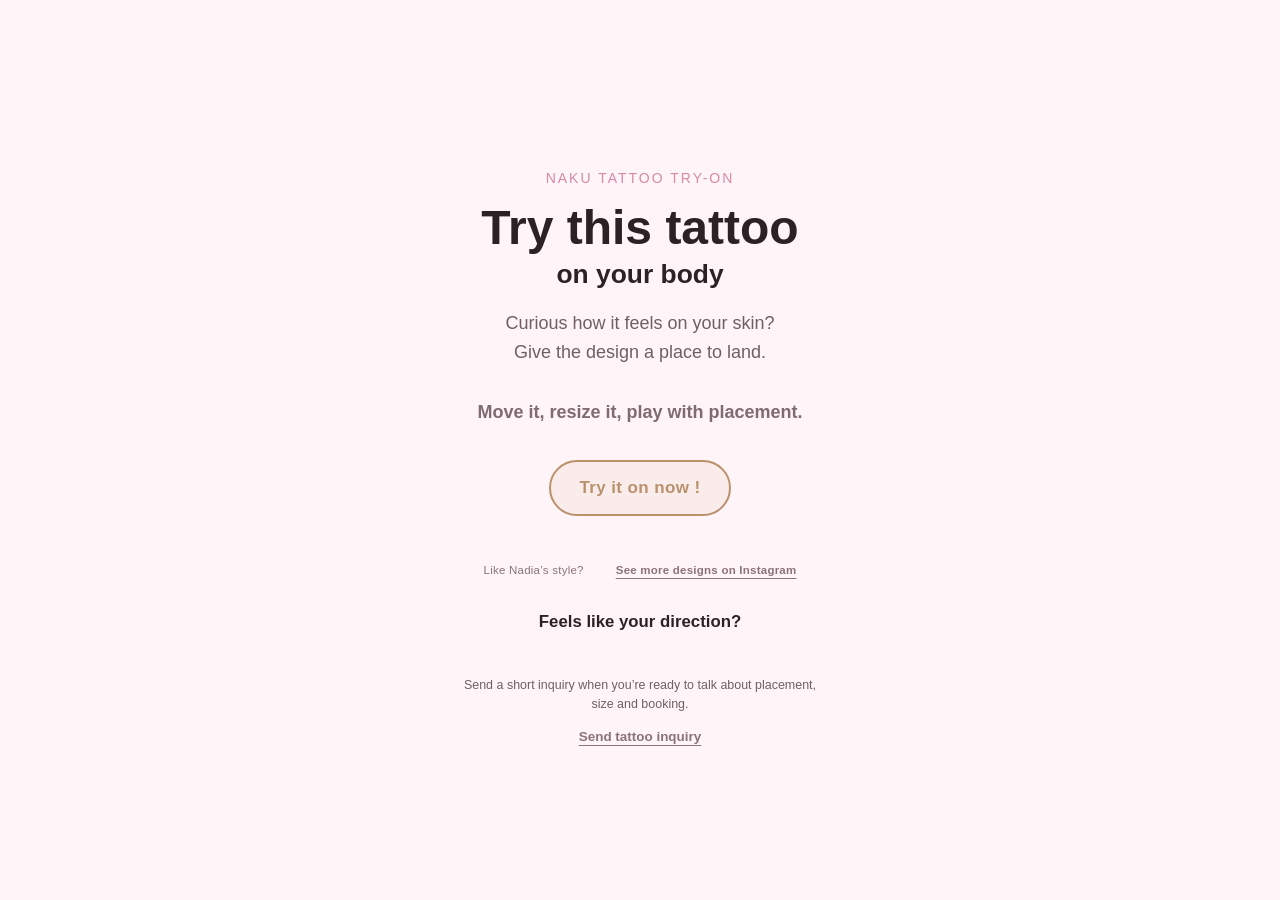
==== try-on/index.html @ a4838fdb "Add Meta custom events for Tattoo-AR tracking" ====
<!DOCTYPE html>
<html lang="en">
<head>
    <meta charset="UTF-8">
    <meta name="viewport" content="width=device-width, initial-scale=1.0">
    <title>Curious to see? tattoo preview by Naku Tattoo</title>
    <meta name="description" content="Try it on your skin — Naku Tattoo, move it with one finger and resize it by pinching.">

    <meta property="og:title" content="Curious to see?">
    <meta property="og:description" content="Try it on your skin — Naku Tattoo">
    
    <meta name="twitter:title" content="Curious to see?">
    <meta name="twitter:description" content="Try it on your skin — Naku Tattoo">   

    <link rel="stylesheet" href="../style.css?v=2">

    <!-- Meta Pixel Code -->
    <script>
        !function(f,b,e,v,n,t,s)
        {if(f.fbq)return;n=f.fbq=function(){n.callMethod?
        n.callMethod.apply(n,arguments):n.queue.push(arguments)};
        if(!f._fbq)f._fbq=n;n.push=n;n.loaded=!0;n.version='2.0';
        n.queue=[];t=b.createElement(e);t.async=!0;
        t.src=v;s=b.getElementsByTagName(e)[0];
        s.parentNode.insertBefore(t,s)}(window, document,'script',
        'https://connect.facebook.net/en_US/fbevents.js');

        fbq('init', '302069447693481');
        fbq('track', 'PageView');
        fbq('trackCustom', 'try_on_page_view');
    </script>

    <noscript>
        <img height="1" width="1" style="display:none"
             src="https://www.facebook.com/tr?id=302069447693481&ev=PageView&noscript=1"/>
    </noscript>
    <!-- End Meta Pixel Code -->
</head>
<body>

    <main>
        <section class="hero">
            <div class="hero-designs" aria-hidden="true">
                <img class="hero-design hero-design-one try-on-hero-design" src="../images/hero-designs/design-01.png" alt="">
            </div>
            
            <p class="eyebrow">Naku Tattoo Try-On</p>

            <h1>
                Try this tattoo
                <span>on your body</span>
            </h1>

           <p class="hero-text">
                Curious how it feels on your skin?<br>
                Give the design a place to land.
            </p>

            <p class="soft-invite">
                Move it, resize it, play with placement.
            </p>

            <a
                href="https://www.snapchat.com/unlock/?type=SNAPCODE&uuid=cbadf56a57204ad385023d612fa26981&metadata=01"
                class="cta-button"
                onclick="fbq('trackCustom', 'OpenARTryOnClick');"
            >
                Try it on now !
            </a>
        </section>

        <section class="booking-info">
            <p>
                <span class="booking-location">Like Nadia’s style?</span>
                <a href="https://www.instagram.com/naku.tattoo?igsh=MTQ2NW5iZW5iMDJiZQ==">
                    See more designs on Instagram
                </a>
            </p>
        </section>

        <section class="guest-spot">
            <h2>Feels like your direction?</h2>

            <p class="guest-spot-description">
                Send a short inquiry when you’re ready to talk about placement, size and booking.
            </p>

            <a
                href="https://naku-booking-system.onrender.com/inquiry/"
                class="guest-spot-link"
                onclick="fbq('trackCustom', 'TattooInquiryClick');"
            >
                Send tattoo inquiry
            </a>
        </section>

    </main>
</body>
</html>
---- style.css ----
* {
    box-sizing: border-box;
}

body {
    margin: 0;
    font-family: Arial, sans-serif;
    background: #fff4f7;
    color: #2b2226;
}

main {
    min-height: 100vh;
    display: flex;
    flex-direction: column;
    justify-content: center;
    align-items: center;
}

.hero {
    max-width: 560px;
    text-align: center;
    position: relative;
}

.hero-designs {
    position: absolute;
    inset: 0;
    overflow: visible;
    pointer-events: none;
    z-index: 0;
}

.hero-design {
    position: absolute;
    width: 150px;
    opacity: 0;
    filter: sepia(0.25);
    animation: design-appear 9.0s ease-in-out infinite;
}

.hero-design-one {
    top: -95px;
    right: -5px;
    animation-delay: -1.8s;
}

.hero-design-two {
    top: 42%;
    left: -35px;
    width: 165px;
    animation-delay: 0.5s;
}

.hero-design-three {
    bottom: -205px;
    right: 70px;
    width: 140px;
    animation-delay: 4.5s;
}

.hero > *:not(.hero-designs) {
    position: relative;
    z-index: 1;
}

@keyframes design-appear {
    0%, 18%, 100% {
        opacity: 0;
        transform: translateY(10px) scale(0.96);
    }

    24%, 58% {
        opacity: 0.22;
        transform: translateY(0) scale(1);
    }

    72% {
        opacity: 0;
        transform: translateY(-8px) scale(1.02);
    }
}

.eyebrow {
    margin-bottom: 16px;
    font-size: 14px;
    letter-spacing: 2px;
    text-transform: uppercase;
    color: #d58aa6;
}

h1 {
    margin: 0 0 20px 0;
    font-size: 48px;
    line-height: 1.1;
}

h1 span {
    display: block;
    margin-top: 6px;
    font-size: 0.55em;
    font-weight: 600;
}

.hero-text {
    margin: 0 0 32px 0;
    font-size: 18px;
    line-height: 1.6;
    color: #6f5f65;
}

.cta-button {
    margin-top: 34px;
    display: inline-block;
    padding: 16px 28px;
    border: 2px solid #b9916d;
    border-radius: 999px;
    color: #b9916d;
    background: rgba(199, 162, 124, 0.10);
    text-decoration: none;
    font-weight: 800;
    font-size: 17px;
    letter-spacing: 0.4px;
}

.cta-button:hover {
    background: rgba(199, 162, 124, 0.08);
    color: #9f7655;
    border-color: #9f7655;
}

.soft-invite {
    margin-bottom: 0;
    color: #7f6b72;
    font-size: 18px;
    line-height: 1.5;
    font-weight: 700;
}

.booking-info {
    margin-top: 48px;
    width: min(100%, 460px);
    text-align: center;
}

.booking-info p {
    margin: 0;
    font-size: 0.72rem;
    color: #8a737c;
    opacity: 1;
    letter-spacing: 0.02em;
    display: flex;
    justify-content: center;
    align-items: center;
    gap: 32px;
}

.booking-info a {
    color: #8a737c;
    font-weight: 600;
    text-decoration: underline;
    text-underline-offset: 4px;
    text-decoration-thickness: 1px;
}

.guest-spot {
    margin-top: 36px;
    text-align: center;
    display: flex;
    flex-direction: column;
    align-items: center;
    gap: 10px;
}

.guest-spot h2 {
    font-size: 1.05rem;
    line-height: 1.2;
    margin: 0;
}

.guest-spot p {
    margin: 0;
    color: #6f5f67;
}

.guest-spot-note {
    color: #9b8790;
    font-size: 0.62rem;
    font-weight: 500;
    letter-spacing: 0.02em;
    margin-bottom: 6px;
}

.guest-spot .guest-spot-description {
    max-width: 360px;
    margin-top: 34px;
    font-size: 0.78rem;
    line-height: 1.5;
    font-weight: 530;
}

.guest-spot-link {
    display: inline-block;
    margin-top: 6px;
    color: #8a737c;
    font-size: 0.84rem;
    line-height: 1.1;
    font-weight: 700;
    text-decoration: underline;
    text-underline-offset: 4px;
    text-decoration-thickness: 1px;
}


/* MOBILE VIEW — styles for phones and small screens */
@media (max-width: 768px) {
    main {
        justify-content: flex-start;
        padding-top: 58px;
    }

    .hero {
        min-height: auto;
        padding-top: 48px;
        padding-bottom: 32px;
    }

    .eyebrow {
        margin-bottom: 14px;
        font-size: 13px;
    }

    h1 {
        margin-bottom: 18px;
        font-size: 36px;
        line-height: 1.05;
    }

    .hero-text {
        margin-bottom: 28px;
        font-size: 17px;
        line-height: 1.55;
    }

    .cta-button {
        margin-top: 36px;
        width: 100%;
        max-width: 320px;
        padding: 12px 20px;
        font-size: 16px;
        text-align: center;
    }   

    .booking-info {
        margin-top: 0px;
        width: 100%;
        max-width: 320px;
    }

    .booking-location {
        font-weight: 600;
    }      
   .booking-info p {
        color: #9b8790;
        font-size: 0.66rem;
        display: flex;
        justify-content: center;
        align-items: center;
        gap: 28px;
    }

    .booking-info a {
        color: inherit;
        text-decoration: underline;
        text-underline-offset: 4px;
        text-decoration-thickness: 1px;
    }

    .guest-spot {
        margin-top: 30px;
        text-align: center;
        gap: 6px;
    }

    .guest-spot h2 {
        font-size: 0.86rem;
        line-height: 1.2;
        margin-bottom: 6px;
    }

    .guest-spot .guest-spot-description {
        margin-top: 24px;
    }

    .guest-spot p {
        max-width: 240px;
        margin: 0 auto 8px;
        font-size: 0.64rem;
        line-height: 1.45;
    }

    .guest-spot-link {
        color: #8a737c;
        font-size: 0.68rem;
        text-decoration: underline;
        text-underline-offset: 4px;
        text-decoration-thickness: 1px;
    }
}

.try-on-design-boost {
    display: block;
    width: 76px;
    max-width: 22vw;
    margin: 8px auto 6px;
    opacity: 0.9;
}

.try-on-hero-design {
    top: -45px;
    right: 18px;
}
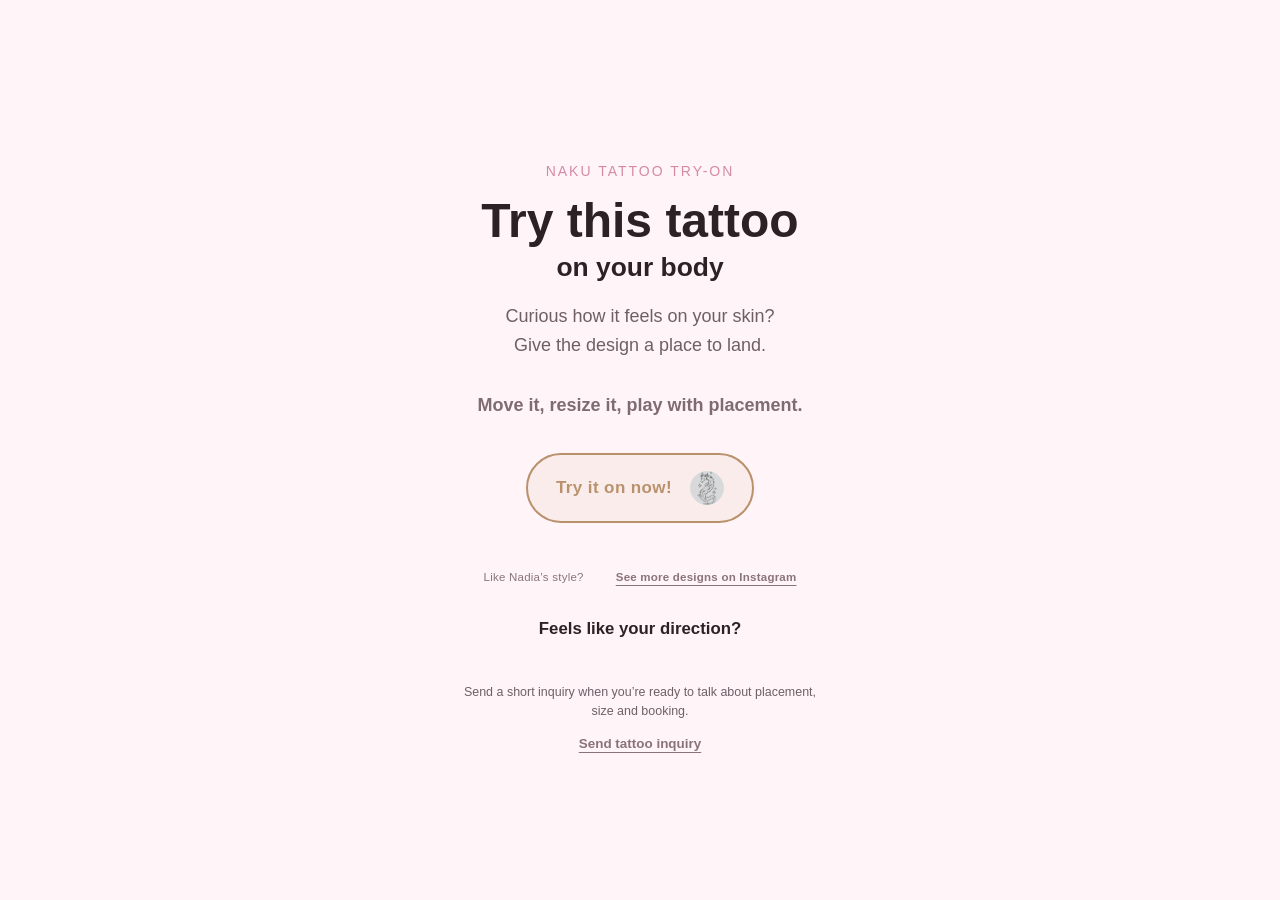
==== commit b518cdf3: "Add dragon icon to try-on CTA" ====
--- a/try-on/index.html
+++ b/try-on/index.html
@@ -28,6 +28,7 @@
         fbq('init', '302069447693481');
         fbq('track', 'PageView');
         fbq('trackCustom', 'try_on_page_view');
+
     </script>
 
     <noscript>
@@ -65,14 +66,24 @@
                 class="cta-button"
                 onclick="fbq('trackCustom', 'OpenARTryOnClick');"
             >
-                Try it on now !
+                <span>Try it on now!</span>
+                <span class="cta-lens-icon-wrap">
+                    <img
+                        src="snapcode.png"
+                        alt=""
+                        class="cta-lens-icon"
+                    >
+                </span>
             </a>
+
         </section>
 
         <section class="booking-info">
             <p>
                 <span class="booking-location">Like Nadia’s style?</span>
-                <a href="https://www.instagram.com/naku.tattoo?igsh=MTQ2NW5iZW5iMDJiZQ==">
+                <a href="https://www.instagram.com/naku.tattoo?igsh=MTQ2NW5iZW5iMDJiZQ=="
+                    onclick="fbq('trackCustom', 'InstagramPortfolioClick');"
+                >
                     See more designs on Instagram
                 </a>
             </p>
--- a/style.css
+++ b/style.css
@@ -111,7 +111,10 @@
 
 .cta-button {
     margin-top: 34px;
-    display: inline-block;
+    display: inline-flex;
+    align-items: center;
+    justify-content: center;
+    gap: 18px;
     padding: 16px 28px;
     border: 2px solid #b9916d;
     border-radius: 999px;
@@ -121,6 +124,24 @@
     font-weight: 800;
     font-size: 17px;
     letter-spacing: 0.4px;
+}
+
+.cta-lens-icon-wrap {
+    width: 34px;
+    height: 34px;
+    border-radius: 50%;
+    overflow: hidden;
+    background: #ffffff;
+    flex-shrink: 0;
+    display: inline-flex;
+    align-items: center;
+    justify-content: center;
+}
+
+.cta-lens-icon {
+    width: 78px;
+    height: 78px;
+    object-fit: contain;
 }
 
 .cta-button:hover {
@@ -249,6 +270,9 @@
         padding: 12px 20px;
         font-size: 16px;
         text-align: center;
+        display: inline-flex;
+        align-items: center;
+        justify-content: center;
     }   
 
     .booking-info {
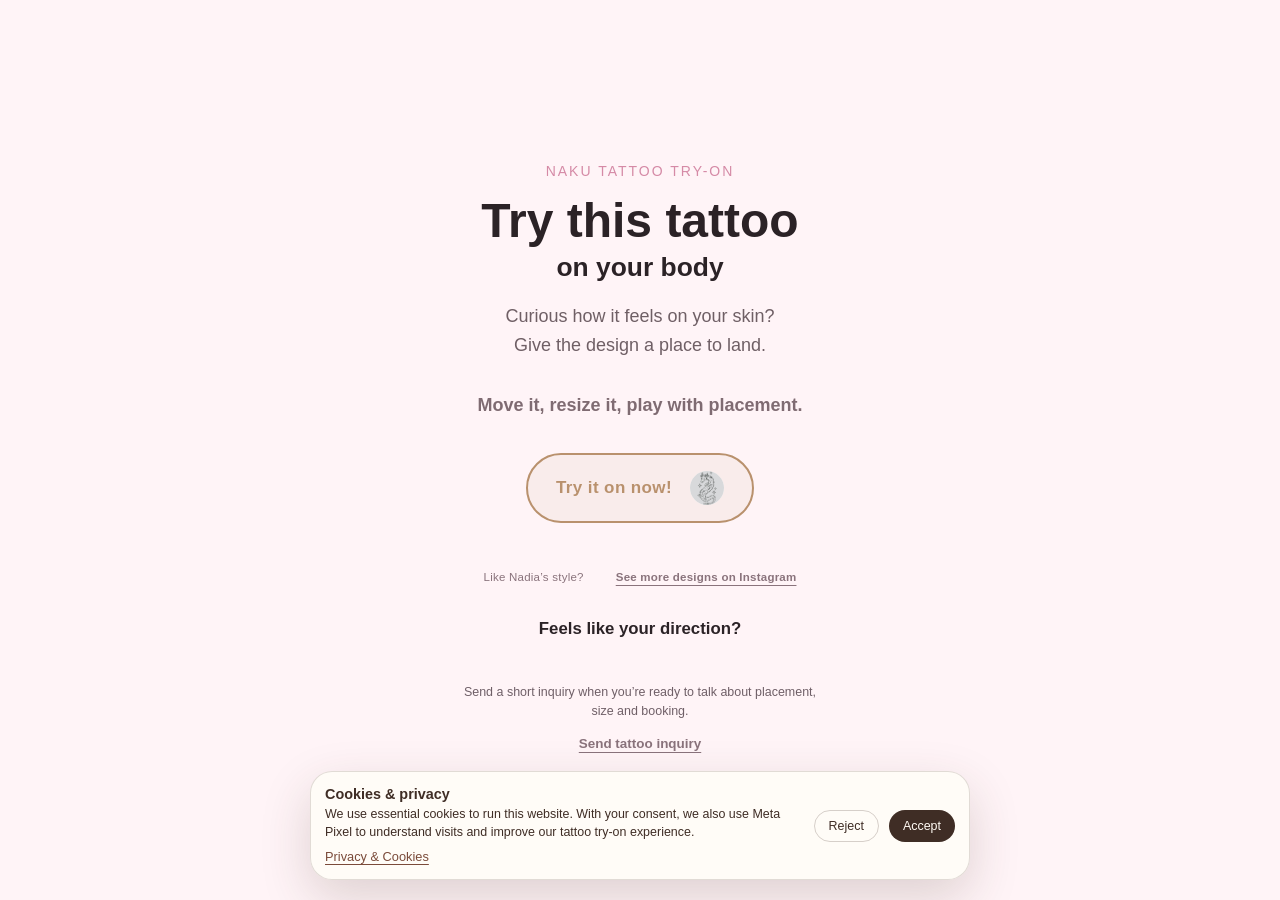
==== commit 96efd8d9: "Add cookie consent and try-on privacy note" ====
--- a/try-on/index.html
+++ b/try-on/index.html
@@ -12,30 +12,9 @@
     <meta name="twitter:title" content="Curious to see?">
     <meta name="twitter:description" content="Try it on your skin — Naku Tattoo">   
 
-    <link rel="stylesheet" href="../style.css?v=2">
+    <link rel="stylesheet" href="../style.css?v=92">
 
-    <!-- Meta Pixel Code -->
-    <script>
-        !function(f,b,e,v,n,t,s)
-        {if(f.fbq)return;n=f.fbq=function(){n.callMethod?
-        n.callMethod.apply(n,arguments):n.queue.push(arguments)};
-        if(!f._fbq)f._fbq=n;n.push=n;n.loaded=!0;n.version='2.0';
-        n.queue=[];t=b.createElement(e);t.async=!0;
-        t.src=v;s=b.getElementsByTagName(e)[0];
-        s.parentNode.insertBefore(t,s)}(window, document,'script',
-        'https://connect.facebook.net/en_US/fbevents.js');
-
-        fbq('init', '302069447693481');
-        fbq('track', 'PageView');
-        fbq('trackCustom', 'try_on_page_view');
-
-    </script>
-
-    <noscript>
-        <img height="1" width="1" style="display:none"
-             src="https://www.facebook.com/tr?id=302069447693481&ev=PageView&noscript=1"/>
-    </noscript>
-    <!-- End Meta Pixel Code -->
+    <script src="../cookies.js"></script>
 </head>
 <body>
 
@@ -62,9 +41,9 @@
             </p>
 
             <a
-                href="https://www.snapchat.com/unlock/?type=SNAPCODE&uuid=cbadf56a57204ad385023d612fa26981&metadata=01"
+                href="manual.html"
                 class="cta-button"
-                onclick="fbq('trackCustom', 'OpenARTryOnClick');"
+                onclick="trackNakuEvent('OpenARTryOnClick');"
             >
                 <span>Try it on now!</span>
                 <span class="cta-lens-icon-wrap">
@@ -82,7 +61,7 @@
             <p>
                 <span class="booking-location">Like Nadia’s style?</span>
                 <a href="https://www.instagram.com/naku.tattoo?igsh=MTQ2NW5iZW5iMDJiZQ=="
-                    onclick="fbq('trackCustom', 'InstagramPortfolioClick');"
+                    onclick="trackNakuEvent('InstagramPortfolioClick');"
                 >
                     See more designs on Instagram
                 </a>
@@ -99,7 +78,7 @@
             <a
                 href="https://naku-booking-system.onrender.com/inquiry/"
                 class="guest-spot-link"
-                onclick="fbq('trackCustom', 'TattooInquiryClick');"
+               onclick="trackNakuEvent('TattooInquiryClick');"
             >
                 Send tattoo inquiry
             </a>
--- a/style.css
+++ b/style.css
@@ -343,4 +343,243 @@
 .try-on-hero-design {
     top: -45px;
     right: 18px;
+}
+
+/* Manual browser tattoo try-on prototype */
+
+.manual-try-on-page {
+    background: #fff4f7;
+}
+
+.manual-try-on-main {
+    min-height: 100vh;
+    padding: 32px 18px;
+    justify-content: flex-start;
+    gap: 28px;
+}
+
+.manual-try-on-intro {
+    max-width: 520px;
+    text-align: center;
+}
+
+.manual-camera-section {
+    width: 100%;
+    display: flex;
+    flex-direction: column;
+    align-items: center;
+    justify-content: center;
+}
+
+.camera-frame {
+    position: relative;
+    width: min(100%, 420px);
+    aspect-ratio: 3 / 4;
+    overflow: hidden;
+    border-radius: 28px;
+    background: #2b2226;
+    box-shadow: 0 18px 40px rgba(43, 34, 38, 0.18);
+}
+
+#camera-video {
+    width: 100%;
+    height: 100%;
+    object-fit: cover;
+}
+
+#tattoo-overlay {
+    position: absolute;
+    top: 45%;
+    left: 50%;
+    width: 120px;
+    transform: translate(-50%, -50%);
+    touch-action: none;
+    cursor: grab;
+    opacity: 0.92;
+}
+
+.camera-status {
+    margin-top: 14px;
+    color: #8a737c;
+    font-size: 0.85rem;
+    font-weight: 600;
+}
+
+@media (max-width: 768px) {
+    .manual-try-on-main {
+        min-height: 100svh;
+        padding: 18px 14px 90px;
+        gap: 16px;
+    }
+
+    .manual-try-on-intro .eyebrow {
+        font-size: 0.68rem;
+        margin-bottom: 8px;
+    }
+
+    .manual-try-on-intro h1 {
+        font-size: 2rem;
+        margin-bottom: 10px;
+    }
+
+    .manual-try-on-intro h1 span {
+        font-size: 0.55em;
+        margin-top: 2px;
+    }
+
+    .manual-try-on-intro .hero-text {
+        font-size: 0.95rem;
+        line-height: 1.35;
+        margin-bottom: 18px;
+    }
+
+    .manual-try-on-intro .cta-button {
+        margin-top: 14px;
+        padding: 12px 20px;
+    }
+
+    .camera-status {
+        margin-top: 10px;
+        font-size: 0.78rem;
+    }
+
+    .camera-frame {
+        width: min(100%, 360px);
+        aspect-ratio: 4 / 5;
+        border-radius: 24px;
+    }
+}
+
+.manual-try-on-hint {
+    margin: 0 0 12px;
+    color: #8a737c;
+    font-size: 0.78rem;
+    line-height: 1.4;
+    font-weight: 600;
+    text-align: center;
+}
+
+/* Cookie banner */
+
+.cookie-banner {
+    position: fixed;
+    left: 20px;
+    right: 20px;
+    bottom: 20px;
+    z-index: 9999;
+    max-width: 660px;
+    margin: 0 auto;
+    padding: 14px;
+    background: rgba(255, 252, 247, 0.96);
+    border: 1px solid rgba(70, 49, 38, 0.16);
+    border-radius: 22px;
+    box-shadow: 0 18px 50px rgba(70, 49, 38, 0.18);
+    display: flex;
+    gap: 14px;
+    align-items: center;
+    justify-content: space-between;
+    backdrop-filter: blur(12px);
+}
+
+.cookie-banner-text {
+    color: #3f2d25;
+}
+
+.cookie-banner-text strong {
+    display: block;
+    margin-bottom: 4px;
+    font-size: 0.9rem;
+}
+
+.cookie-banner-text p {
+    margin: 0 0 6px;
+    font-size: 0.78rem;
+    line-height: 1.4;
+}
+
+.cookie-banner-text a {
+    color: #7b4b3a;
+    font-size: 0.8rem;
+    text-decoration: underline;
+    text-underline-offset: 3px;
+}
+
+.cookie-banner-actions {
+    display: flex;
+    gap: 10px;
+    flex-shrink: 0;
+}
+
+.cookie-button {
+    border: none;
+    border-radius: 999px;
+    padding: 8px 14px;
+    font-size: 0.78rem;
+    cursor: pointer;
+    white-space: nowrap;
+}
+
+.cookie-button.primary {
+    background: #3f2d25;
+    color: #fffaf4;
+}
+
+.cookie-button.secondary {
+    background: transparent;
+    color: #3f2d25;
+    border: 1px solid rgba(70, 49, 38, 0.22);
+}
+
+@media (max-width: 640px) {
+    .cookie-banner {
+        left: 8px;
+        right: 8px;
+        bottom: 8px;
+        padding: 6px 8px;
+        border-radius: 14px;
+        flex-direction: column;
+        align-items: stretch;
+        gap: 5px;
+        max-width: none;
+    }
+
+    .cookie-banner-text strong {
+        font-size: 0.66rem;
+        margin-bottom: 1px;
+    }
+
+    .cookie-banner-text p {
+        font-size: 0.56rem;
+        line-height: 1.18;
+        margin: 0 0 3px;
+    }
+
+    .cookie-banner-text a {
+        font-size: 0.56rem;
+        line-height: 1;
+    }
+
+    .cookie-banner-actions {
+        display: flex;
+        flex-direction: row;
+        width: 100%;
+        gap: 6px;
+    }
+
+    .cookie-button {
+        width: 100%;
+        padding: 5px 8px;
+        font-size: 0.62rem;
+        line-height: 1.1;
+    }
+}
+
+/* Try-on privacy note */
+
+.privacy-note {
+    max-width: 360px;
+    margin: 8px auto 14px;
+    font-size: 0.68rem;
+    line-height: 1.35;
+    color: rgba(63, 45, 37, 0.58);
 }
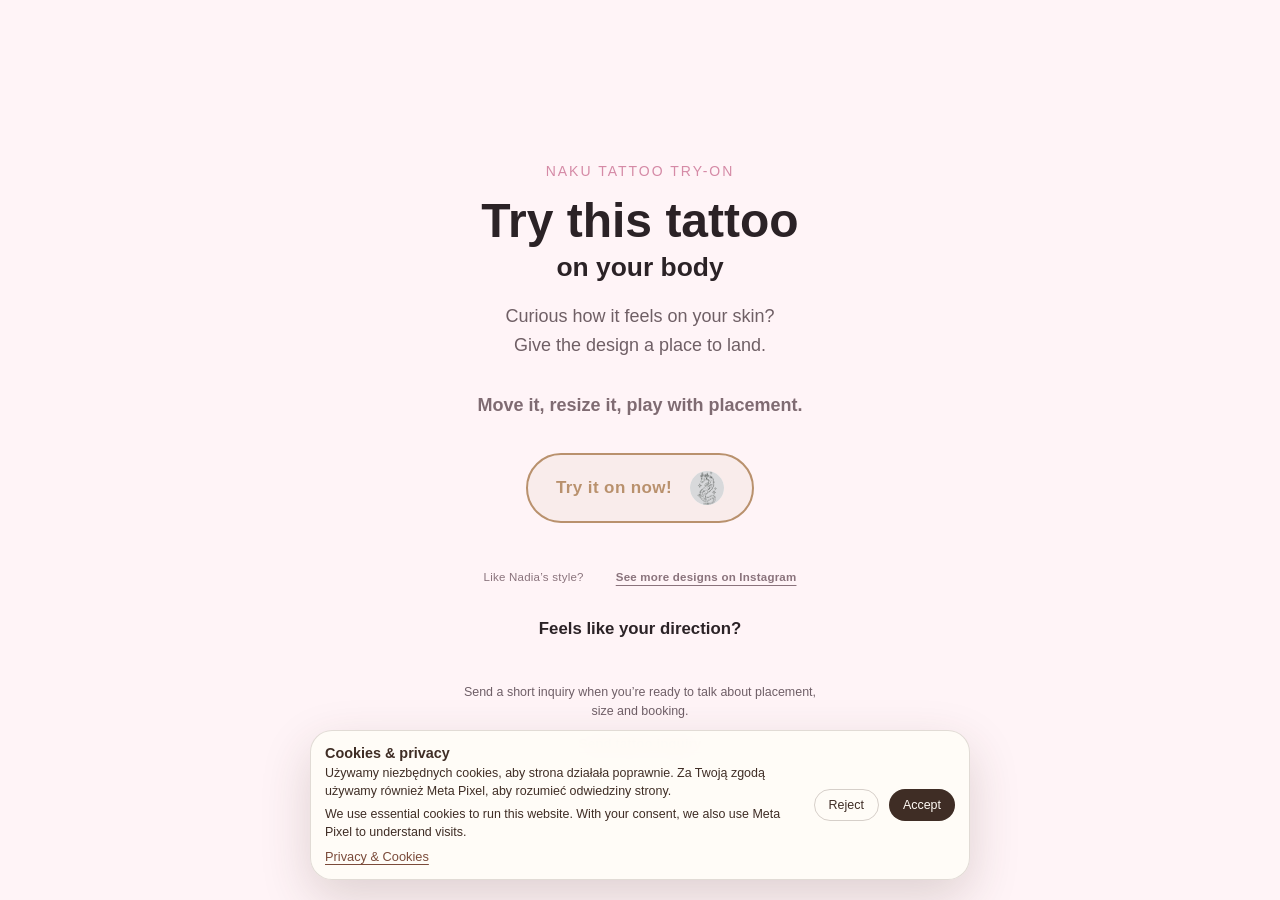
==== commit 13ce0980: "Use branded booking domain for inquiry flow" ====
--- a/try-on/index.html
+++ b/try-on/index.html
@@ -76,7 +76,7 @@
             </p>
 
             <a
-                href="https://naku-booking-system.onrender.com/inquiry/"
+                href="https://booking.nakutattoo.com/inquiry/"
                 class="guest-spot-link"
                onclick="trackNakuEvent('TattooInquiryClick');"
             >
@@ -86,4 +86,4 @@
 
     </main>
 </body>
-</html>+</html>
--- a/style.css
+++ b/style.css
@@ -582,4 +582,96 @@
     font-size: 0.68rem;
     line-height: 1.35;
     color: rgba(63, 45, 37, 0.58);
+}
+
+/* Privacy page */
+
+.privacy-page {
+    min-height: 100vh;
+    padding: 40px 18px;
+    background: #fffaf4;
+    color: #3f2d25;
+}
+
+.privacy-card {
+    max-width: 760px;
+    margin: 0 auto;
+    padding: 36px;
+    background: rgba(255, 255, 255, 0.74);
+    border: 1px solid rgba(70, 49, 38, 0.12);
+    border-radius: 28px;
+    box-shadow: 0 18px 50px rgba(70, 49, 38, 0.08);
+}
+
+.privacy-card h1 {
+    margin: 18px 0 8px;
+    font-size: clamp(2rem, 5vw, 3.4rem);
+    line-height: 1;
+}
+
+.privacy-card h2 {
+    margin: 30px 0 10px;
+    font-size: 1.15rem;
+}
+
+.privacy-card p {
+    margin: 0 0 14px;
+    font-size: 0.96rem;
+    line-height: 1.65;
+}
+
+.privacy-updated {
+    color: rgba(63, 45, 37, 0.62);
+    font-size: 0.82rem;
+}
+
+.back-link {
+    display: inline-block;
+    color: #7b4b3a;
+    text-decoration: underline;
+    text-underline-offset: 5px;
+    text-decoration-thickness: 1px;
+    font-size: 0.9rem;
+    margin-top: 14px;
+    margin-bottom: 8px;
+}
+
+.back-link:hover {
+    text-decoration: underline;
+}
+
+@media (max-width: 640px) {
+    .privacy-page {
+        padding: 12px 8px;
+    }
+
+    .privacy-card {
+        padding: 16px 14px;
+        border-radius: 18px;
+    }
+
+    .privacy-card h1 {
+        font-size: 1.35rem;
+        line-height: 1.05;
+        margin: 10px 0 5px;
+    }
+
+    .privacy-card h2 {
+        font-size: 0.76rem;
+        margin: 15px 0 5px;
+    }
+
+    .privacy-card p {
+        font-size: 0.6rem;
+        line-height: 1.38;
+        margin-bottom: 7px;
+    }
+
+    .privacy-updated {
+        font-size: 0.56rem;
+    }
+
+    .back-link {
+        font-size: 0.6rem;
+    }
 }
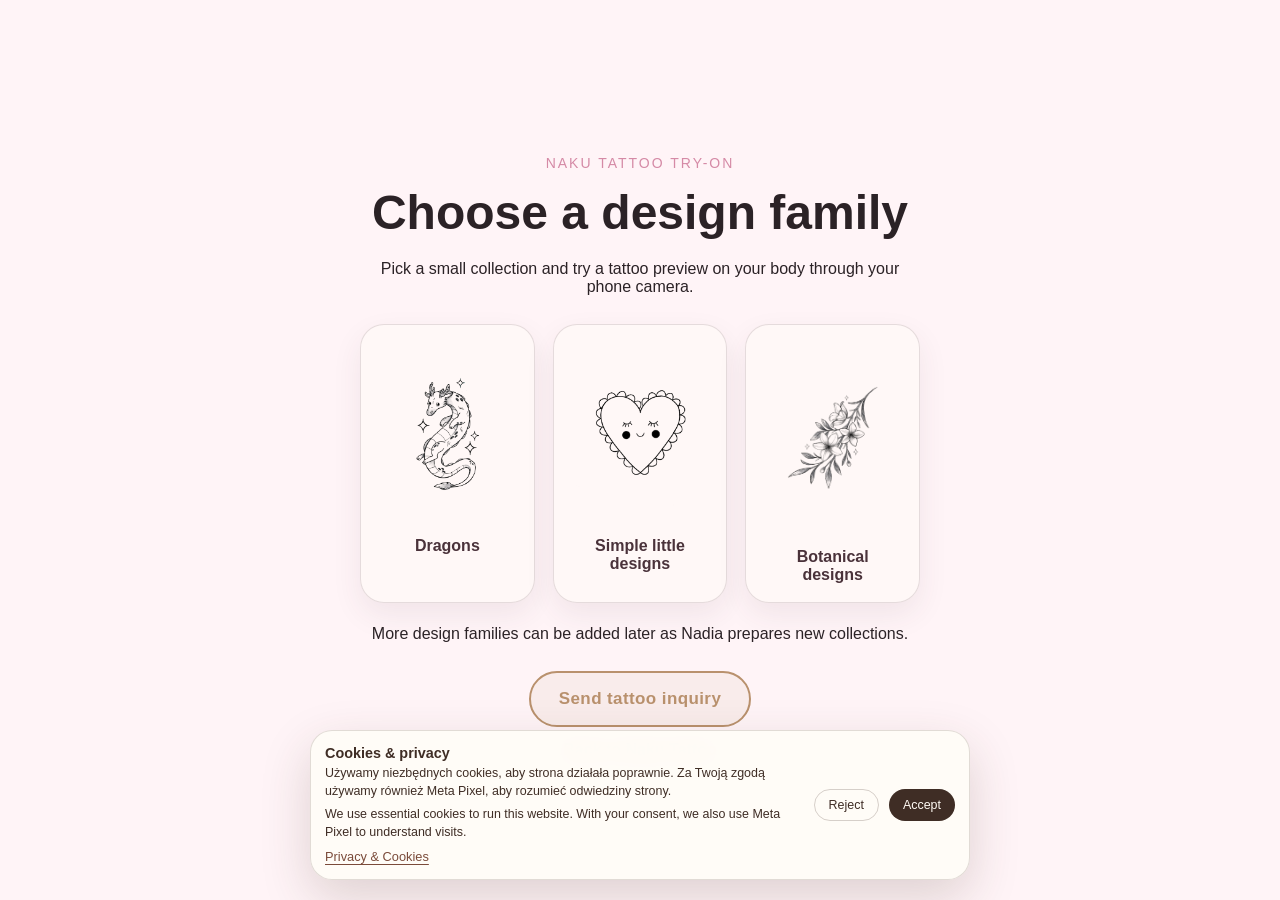
==== commit 92683e92: "Add try-on collection hub and botanical family" ====
--- a/try-on/index.html
+++ b/try-on/index.html
@@ -1,89 +1,68 @@
-<!DOCTYPE html>
+﻿<!DOCTYPE html>
 <html lang="en">
 <head>
     <meta charset="UTF-8">
     <meta name="viewport" content="width=device-width, initial-scale=1.0">
-    <title>Curious to see? tattoo preview by Naku Tattoo</title>
-    <meta name="description" content="Try it on your skin — Naku Tattoo, move it with one finger and resize it by pinching.">
+    <title>Tattoo try-on — Naku Tattoo</title>
+    <meta name="description" content="Choose a Naku Tattoo design family and try a tattoo preview on your body.">
 
-    <meta property="og:title" content="Curious to see?">
-    <meta property="og:description" content="Try it on your skin — Naku Tattoo">
+    <meta property="og:title" content="Tattoo try-on — Naku Tattoo">
+    <meta property="og:description" content="Choose a design family and see how it feels on your skin.">
     
-    <meta name="twitter:title" content="Curious to see?">
-    <meta name="twitter:description" content="Try it on your skin — Naku Tattoo">   
+    <meta name="twitter:title" content="Tattoo try-on — Naku Tattoo">
+    <meta name="twitter:description" content="Choose a design family and see how it feels on your skin.">   
 
-    <link rel="stylesheet" href="../style.css?v=92">
-
+    <link rel="stylesheet" href="../style.css?v=93">
     <script src="../cookies.js"></script>
 </head>
 <body>
-
-    <main>
-        <section class="hero">
-            <div class="hero-designs" aria-hidden="true">
-                <img class="hero-design hero-design-one try-on-hero-design" src="../images/hero-designs/design-01.png" alt="">
-            </div>
-            
+    <main class="page-shell">
+        <section class="hero try-on-hero dragon-select-hero">
             <p class="eyebrow">Naku Tattoo Try-On</p>
 
             <h1>
-                Try this tattoo
-                <span>on your body</span>
+                Choose a design family
             </h1>
 
-           <p class="hero-text">
-                Curious how it feels on your skin?<br>
-                Give the design a place to land.
+            <p>
+                Pick a small collection and try a tattoo preview on your body through your phone camera.
             </p>
 
-            <p class="soft-invite">
-                Move it, resize it, play with placement.
+            <div class="dragon-grid">
+                <a class="dragon-card" href="dragons.html" onclick="trackNakuEvent('TryOnHubDragonsClick');">
+                    <img src="../images/dragons/dragon-01.png" alt="Dragon tattoo designs">
+                    <span>Dragons</span>
+                </a>
+
+                <a class="dragon-card" href="simple.html" onclick="trackNakuEvent('TryOnHubSimpleClick');">
+                    <img src="../images/simple/simple-01.png" alt="Simple tattoo designs">
+                    <span>Simple little designs</span>
+                </a>
+
+                <a class="dragon-card" href="botanical.html" onclick="trackNakuEvent('TryOnHubBotanicalClick');">
+                    <img src="../images/botanical/botanical-01.png" alt="Botanical tattoo designs">
+                    <span>Botanical designs</span>
+                </a>
+            </div>
+
+            <p class="guest-spot-description">
+                More design families can be added later as Nadia prepares new collections.
             </p>
 
-            <a
-                href="manual.html"
-                class="cta-button"
-                onclick="trackNakuEvent('OpenARTryOnClick');"
-            >
-                <span>Try it on now!</span>
-                <span class="cta-lens-icon-wrap">
-                    <img
-                        src="snapcode.png"
-                        alt=""
-                        class="cta-lens-icon"
-                    >
-                </span>
-            </a>
+            <div class="dragon-actions">
+                <a href="https://booking.nakutattoo.com/inquiry/" class="cta-button" onclick="trackNakuEvent('TryOnHubInquiryClick');">
+                    Send tattoo inquiry
+                </a>
 
+                <a href="../index.html" class="secondary-link">
+                    Back to Naku Tattoo
+                </a>
+            </div>
         </section>
+    </main>
 
-        <section class="booking-info">
-            <p>
-                <span class="booking-location">Like Nadia’s style?</span>
-                <a href="https://www.instagram.com/naku.tattoo?igsh=MTQ2NW5iZW5iMDJiZQ=="
-                    onclick="trackNakuEvent('InstagramPortfolioClick');"
-                >
-                    See more designs on Instagram
-                </a>
-            </p>
-        </section>
-
-        <section class="guest-spot">
-            <h2>Feels like your direction?</h2>
-
-            <p class="guest-spot-description">
-                Send a short inquiry when you’re ready to talk about placement, size and booking.
-            </p>
-
-            <a
-                href="https://booking.nakutattoo.com/inquiry/"
-                class="guest-spot-link"
-               onclick="trackNakuEvent('TattooInquiryClick');"
-            >
-                Send tattoo inquiry
-            </a>
-        </section>
-
-    </main>
+    <script>
+        trackNakuEvent("TryOnHubPageView");
+    </script>
 </body>
 </html>
--- a/style.css
+++ b/style.css
@@ -185,12 +185,12 @@
 }
 
 .guest-spot {
-    margin-top: 36px;
+    margin-top: 10px;
     text-align: center;
     display: flex;
     flex-direction: column;
     align-items: center;
-    gap: 10px;
+    gap: 8px;
 }
 
 .guest-spot h2 {
@@ -214,10 +214,14 @@
 
 .guest-spot .guest-spot-description {
     max-width: 360px;
-    margin-top: 34px;
+    margin-top: 8px;
     font-size: 0.78rem;
     line-height: 1.5;
     font-weight: 530;
+}
+
+.manual-try-on-page .guest-spot .cta-button {
+    margin-top: 8px;
 }
 
 .guest-spot-link {
@@ -301,7 +305,7 @@
     }
 
     .guest-spot {
-        margin-top: 30px;
+        margin-top: 8px;
         text-align: center;
         gap: 6px;
     }
@@ -313,7 +317,7 @@
     }
 
     .guest-spot .guest-spot-description {
-        margin-top: 24px;
+        margin-top: 8px;
     }
 
     .guest-spot p {
@@ -396,6 +400,7 @@
     touch-action: none;
     cursor: grab;
     opacity: 0.92;
+    mix-blend-mode: multiply;
 }
 
 .camera-status {
@@ -405,11 +410,25 @@
     font-weight: 600;
 }
 
+.camera-active .manual-try-on-intro {
+    display: none;
+}
+
+.camera-active .manual-try-on-main {
+    padding-top: 10px;
+    gap: 10px;
+}
+
+.camera-active .manual-try-on-hint {
+    margin-top: 0;
+    margin-bottom: 8px;
+}
+
 @media (max-width: 768px) {
     .manual-try-on-main {
         min-height: 100svh;
-        padding: 18px 14px 90px;
-        gap: 16px;
+        padding: 10px 14px 80px;
+        gap: 10px;
     }
 
     .manual-try-on-intro .eyebrow {
@@ -418,8 +437,8 @@
     }
 
     .manual-try-on-intro h1 {
-        font-size: 2rem;
-        margin-bottom: 10px;
+        font-size: 1.65rem;
+        margin-bottom: 6px;
     }
 
     .manual-try-on-intro h1 span {
@@ -428,14 +447,14 @@
     }
 
     .manual-try-on-intro .hero-text {
-        font-size: 0.95rem;
-        line-height: 1.35;
-        margin-bottom: 18px;
+        font-size: 0.85rem;
+        line-height: 1.25;
+        margin-bottom: 10px;
     }
 
     .manual-try-on-intro .cta-button {
-        margin-top: 14px;
-        padding: 12px 20px;
+        margin-top: 8px;
+        padding: 11px 20px;
     }
 
     .camera-status {
@@ -443,19 +462,19 @@
         font-size: 0.78rem;
     }
 
-    .camera-frame {
-        width: min(100%, 360px);
-        aspect-ratio: 4 / 5;
+        .camera-frame {
+        width: min(100%, 340px);
+        aspect-ratio: 1 / 1;
         border-radius: 24px;
     }
 }
 
 .manual-try-on-hint {
-    margin: 0 0 12px;
-    color: #8a737c;
-    font-size: 0.78rem;
-    line-height: 1.4;
-    font-weight: 600;
+    margin: 0 0 10px;
+    color: #4a323a;
+    font-size: 0.88rem;
+    line-height: 1.35;
+    font-weight: 800;
     text-align: center;
 }
 
@@ -674,4 +693,206 @@
     .back-link {
         font-size: 0.6rem;
     }
-}+}
+
+.dragon-grid {
+    display: grid;
+    gap: 18px;
+    margin: 28px 0 22px;
+}
+
+.dragon-card {
+    display: block;
+    padding: 18px;
+    border: 1px solid rgba(138, 115, 124, 0.22);
+    border-radius: 24px;
+    background: rgba(255, 250, 247, 0.72);
+    text-decoration: none;
+    color: #4a323a;
+    box-shadow: 0 12px 30px rgba(74, 50, 58, 0.08);
+}
+
+.dragon-card img {
+    display: block;
+    width: 100%;
+    max-width: 210px;
+    margin: 0 auto 12px;
+    mix-blend-mode: multiply;
+}
+
+.dragon-card span {
+    display: block;
+    font-weight: 700;
+    text-align: center;
+}
+
+@media (min-width: 760px) {
+    .dragon-grid {
+        grid-template-columns: repeat(3, 1fr);
+    }
+}
+
+.dragon-actions {
+    display: flex;
+    flex-direction: column;
+    align-items: center;
+    gap: 14px;
+    margin-top: 28px;
+}
+
+.dragon-actions .cta-button {
+    margin-top: 0;
+}
+
+.dragon-actions .secondary-link {
+    display: block;
+    text-align: center;
+    color: #8a737c;
+    font-weight: 600;
+    text-decoration: underline;
+    text-underline-offset: 4px;
+    text-decoration-thickness: 1px;
+}
+
+.tattoo-adjust-controls {
+    display: flex;
+    align-items: center;
+    justify-content: center;
+    gap: 10px;
+    margin-top: 14px;
+    flex-wrap: wrap;
+}
+
+.tattoo-adjust-controls button {
+    border: 1px solid rgba(199, 162, 124, 0.55);
+    border-radius: 999px;
+    background: rgba(255, 248, 242, 0.88);
+    color: #8a737c;
+    font-family: inherit;
+    font-size: 0.9rem;
+    font-weight: 700;
+    padding: 9px 14px;
+    cursor: pointer;
+}
+
+.snapshot-actions {
+    display: flex;
+    flex-direction: column;
+    align-items: center;
+    gap: 12px;
+    margin-top: 18px;
+}
+
+.preview-helper {
+    margin: -2px 0 0;
+    color: #6f5f67;
+    font-size: 0.78rem;
+    font-weight: 530;
+    line-height: 1.5;
+    text-align: center;
+}
+
+#save-preview {
+    border: 2px solid #c79a7c;
+    border-radius: 999px;
+    background: rgba(199, 162, 124, 0.10);
+    color: #b98f6f;
+    font-weight: 800;
+    font-size: 1rem;
+    padding: 14px 28px;
+    cursor: pointer;
+    font-family: inherit;
+}
+
+#share-preview {
+    display: none;
+    border: 1px solid rgba(199, 162, 124, 0.55);
+    border-radius: 999px;
+    background: rgba(255, 248, 242, 0.88);
+    color: #8a737c;
+    font-family: inherit;
+    font-size: 0.84rem;
+    font-weight: 700;
+    padding: 10px 18px;
+    cursor: pointer;
+}
+
+.generated-preview .preview-rights-note {
+    max-width: 300px;
+    margin: 8px auto 4px;
+    font-size: 0.68rem;
+    line-height: 1.35;
+    color: #9a858d;
+    text-align: center;
+    font-weight: 400;
+}
+
+.preview-consent {
+    display: flex;
+    align-items: flex-start;
+    gap: 8px;
+    max-width: 320px;
+    margin: 10px auto 8px;
+    font-size: 0.75rem;
+    line-height: 1.35;
+    color: #6f5964;
+    text-align: left;
+}
+
+.preview-consent input {
+    margin-top: 2px;
+}
+
+#share-preview:disabled {
+    opacity: 0.45;
+    cursor: not-allowed;
+}
+
+.generated-preview {
+    display: none;
+    width: min(100%, 280px);
+    margin-top: 8px;
+    text-align: center;
+}
+
+.generated-preview p {
+    margin: 0 0 8px;
+    color: #8a737c;
+    font-size: 0.86rem;
+    font-weight: 700;
+}
+
+.generated-preview img {
+    width: 100%;
+    display: block;
+    border-radius: 18px;
+    box-shadow: 0 12px 28px rgba(43, 34, 38, 0.14);
+}
+
+@media (min-width: 769px) {
+    .manual-try-on-page .guest-spot .cta-button {
+        margin-top: 8px;
+    }
+}
+
+@media (max-width: 768px) {
+    .dragon-select-hero {
+        padding-top: 0;
+    }
+
+    .dragon-select-hero .eyebrow {
+        margin-bottom: 8px;
+    }
+
+    .dragon-select-hero h1 {
+        margin-bottom: 12px;
+    }
+
+    .dragon-select-hero p {
+        margin-bottom: 18px;
+    }
+}
+
+#start-camera {
+    margin-top: 8px;
+}
